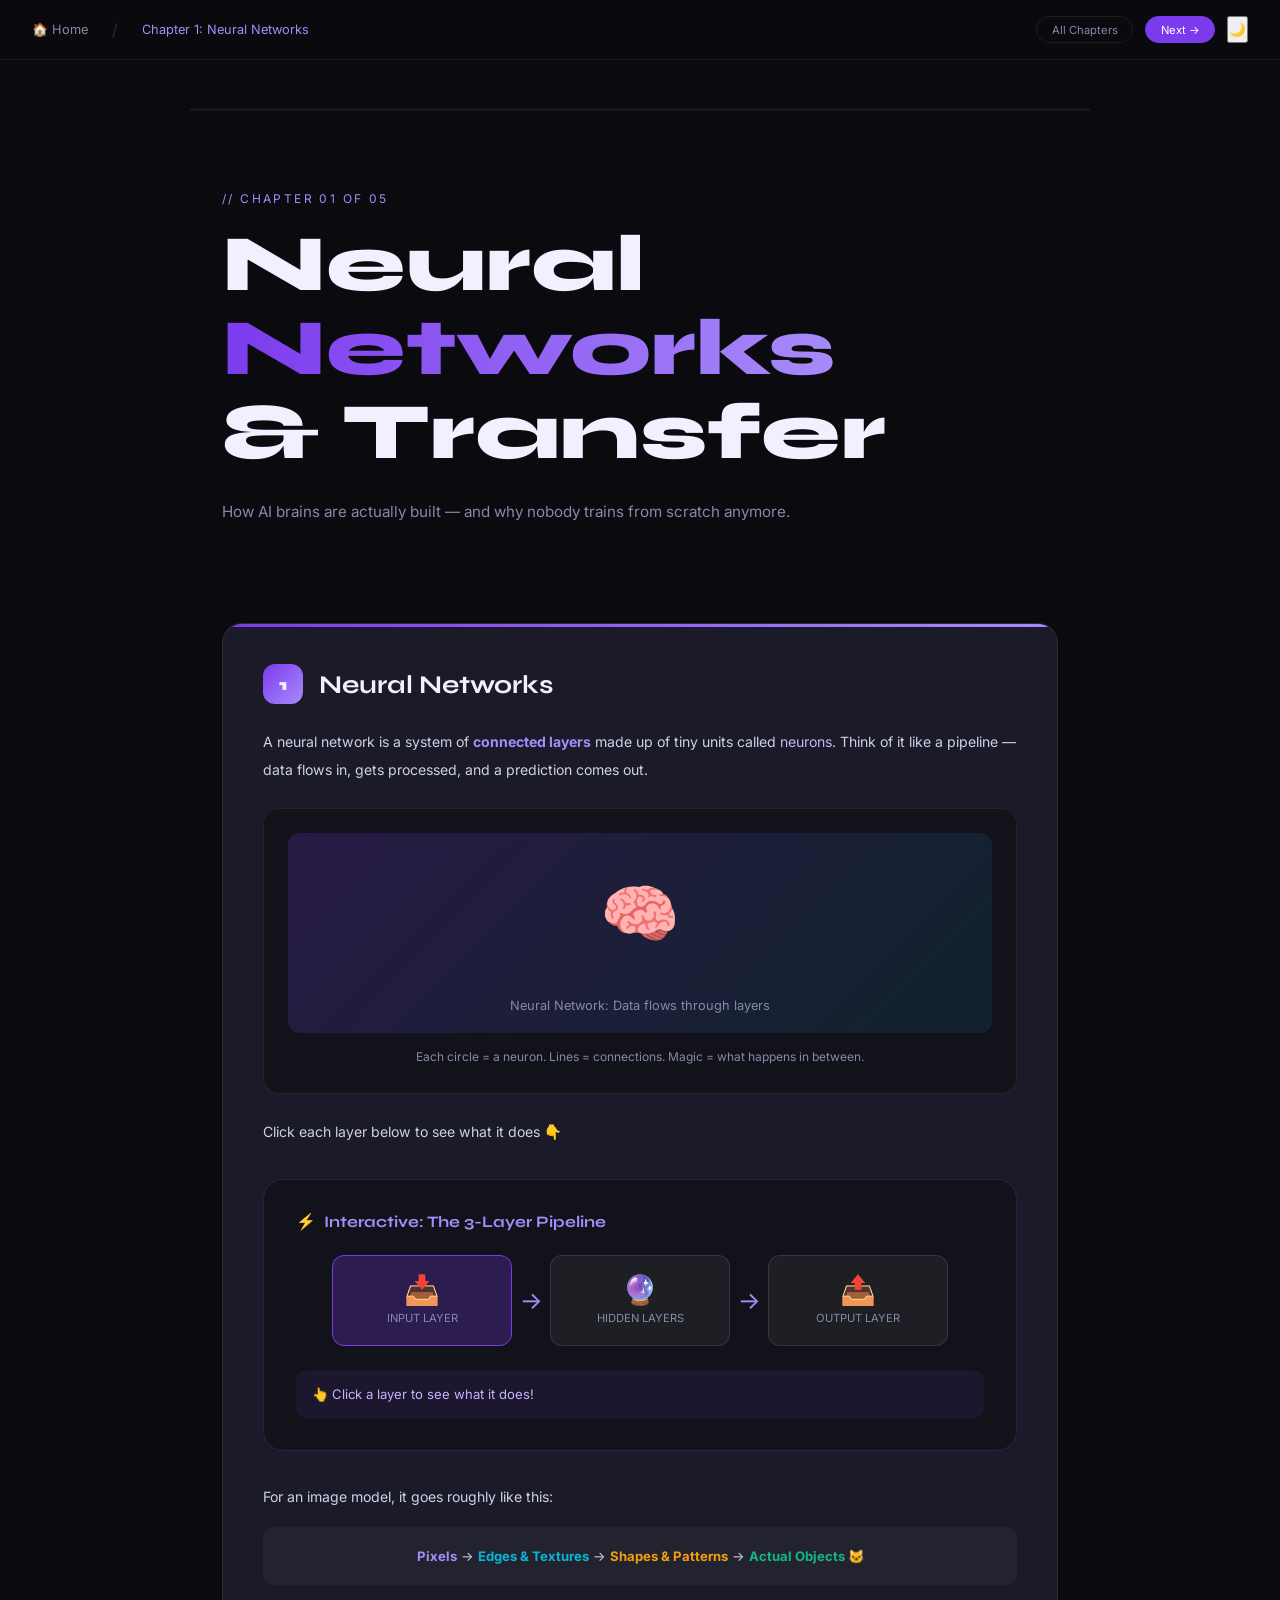
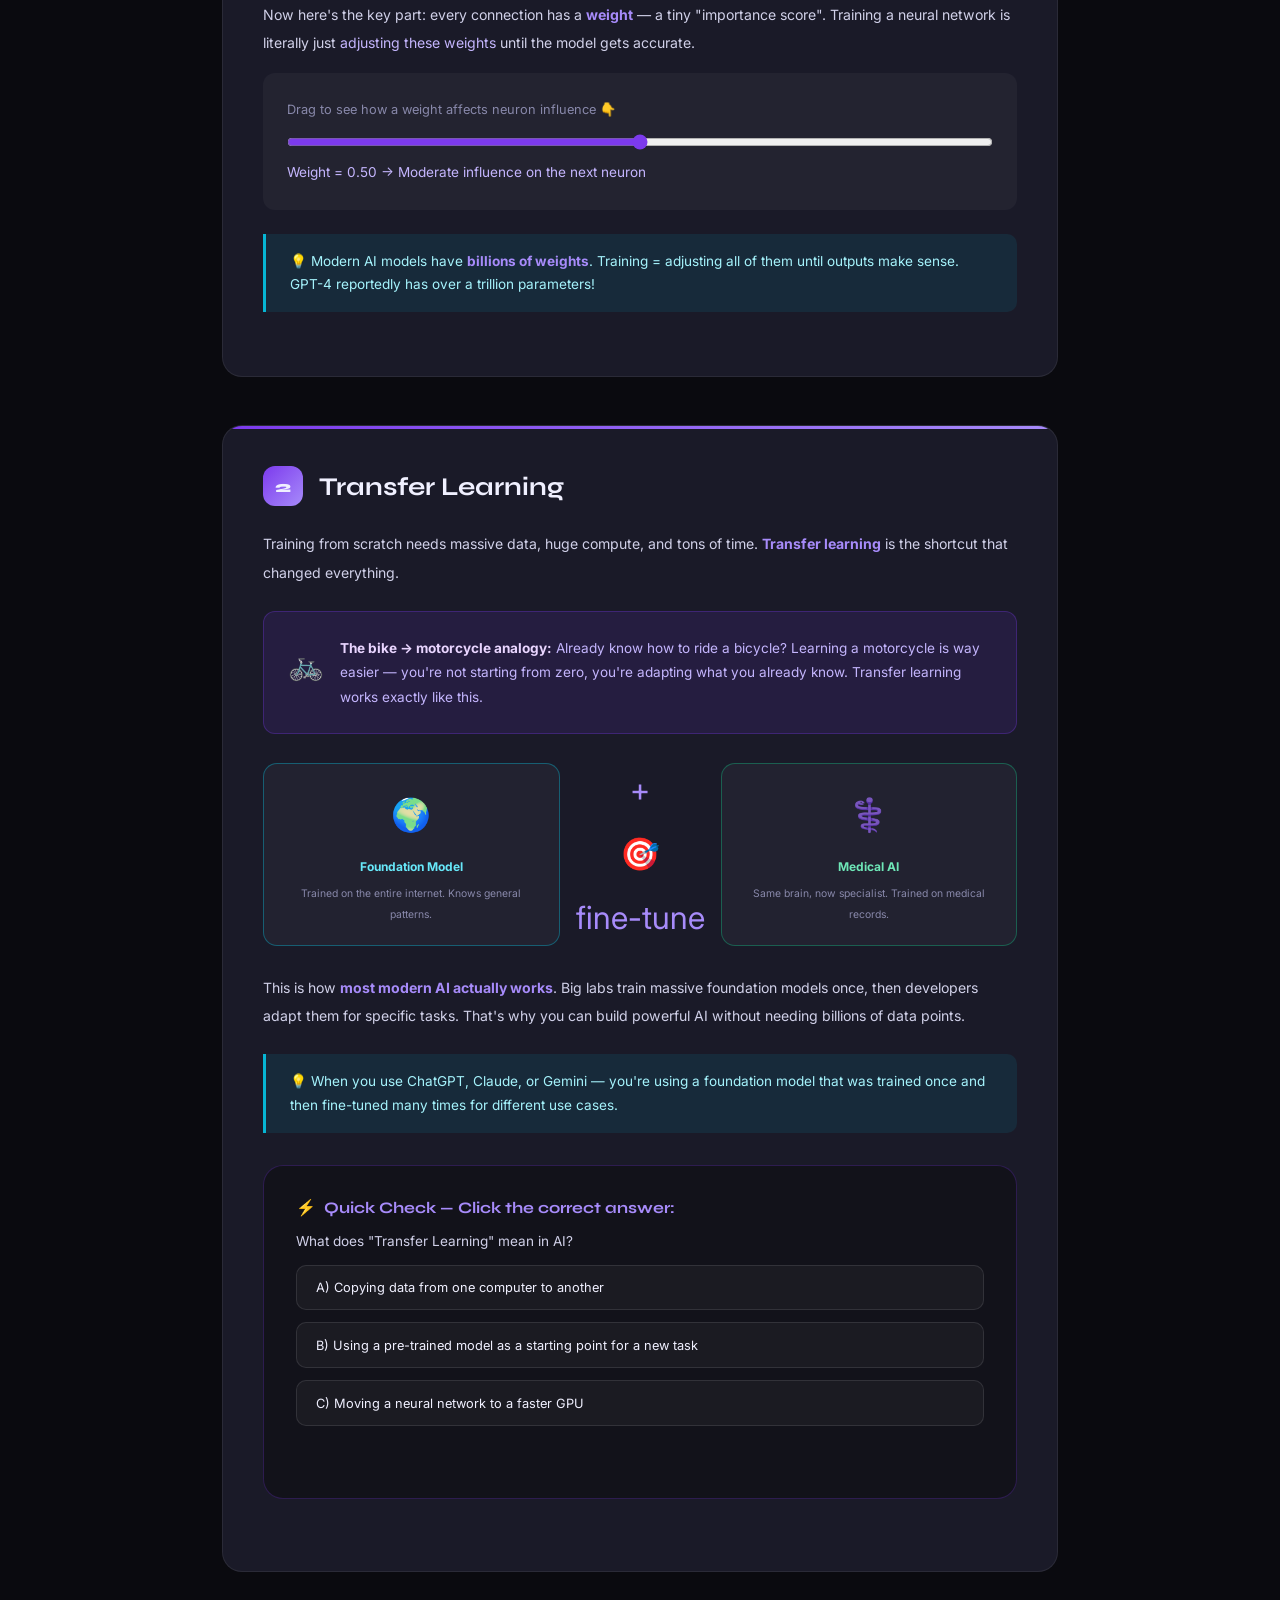
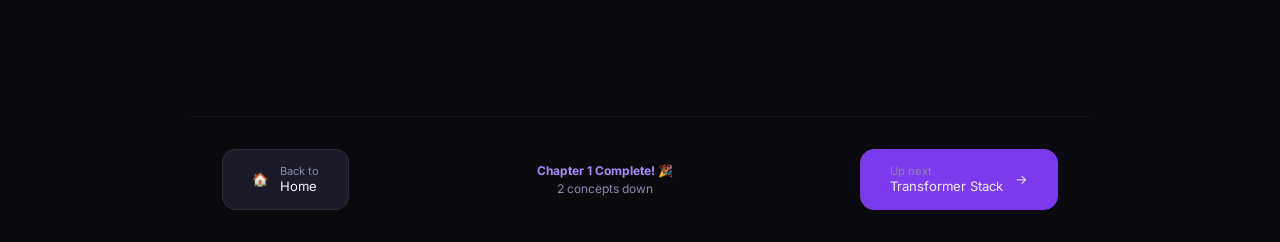
==== chapter1.html @ ba32c365 "Initial commit: AI Basics site — 7 chapters, quiz, glossary, CI/CD" ====
<!DOCTYPE html>
<html lang="en">
<head>
  <meta charset="UTF-8">
  <meta name="viewport" content="width=device-width, initial-scale=1.0">
  <title>Chapter 1: Neural Networks 🧠 — AI Basics</title>
  <meta name="description" content="Learn how neural networks and transfer learning work — explained simply with interactive demos.">
  <meta property="og:title" content="Chapter 1: Neural Networks & Transfer Learning — AI Basics">
  <meta property="og:description" content="How AI brains are built — layers, neurons, weights, and why nobody trains from scratch anymore.">
  <meta property="og:type" content="article">
  <meta property="og:image" content="https://YOUR-CLOUDFRONT-DOMAIN/og-cover.png">
  <meta name="twitter:card" content="summary_large_image">
  <link rel="preconnect" href="https://fonts.googleapis.com">
  <link rel="preconnect" href="https://fonts.gstatic.com" crossorigin>
  <link href="https://fonts.googleapis.com/css2?family=Syne:wght@400;700;800&family=Inter:wght@400;500;600;700&family=Space+Mono:wght@400;700&display=swap" rel="stylesheet">
  <style>
    :root {
      --bg: #0a0a0f; --surface: #12121a; --card: #1a1a28;
      --accent: #7c3aed; --accent2: #a78bfa; --accent3: #c4b5fd;
      --text: #f0f0ff; --muted: #8888aa;
    }
    * { margin:0; padding:0; box-sizing:border-box; }
    body { background:var(--bg); color:var(--text); font-family:'Inter',sans-serif; overflow-x:hidden; }

    /* NAV */
    nav {
      position: sticky; top:0; z-index:100;
      background: rgba(10,10,15,0.85);
      backdrop-filter: blur(20px);
      border-bottom: 1px solid rgba(255,255,255,0.06);
      padding: 1rem 2rem;
      display: flex; align-items: center; gap: 1.5rem;
      flex-wrap: wrap;
    }
    .nav-home { text-decoration:none; color:var(--muted); font-size:0.8rem; transition:color 0.2s; }
    .nav-home:hover { color:var(--text); }
    .nav-sep { color: rgba(255,255,255,0.15); }
    .nav-current { color: var(--accent2); font-size:0.8rem; }
    .nav-links { margin-left: auto; display:flex; gap:0.75rem; }
    .nav-pill {
      padding:0.35rem 0.9rem; border-radius:100px;
      font-size:0.7rem; text-decoration:none; color:var(--muted);
      border:1px solid rgba(255,255,255,0.08);
      transition:all 0.2s;
    }
    .nav-pill:hover { border-color:var(--accent); color:var(--accent2); }
    .nav-pill.next { background:var(--accent); color:white; border-color:var(--accent); }
    .nav-pill.next:hover { background:var(--accent2); }

    /* HERO */
    .chapter-hero {
      padding: 5rem 2rem 3rem;
      max-width: 900px; margin: 0 auto;
      position: relative;
    }
    .chapter-num {
      color:var(--accent2); font-size:0.75rem; letter-spacing:0.2em; margin-bottom:1rem;
    }
    .chapter-title {
      font-family:'Syne',sans-serif; font-size:clamp(2.5rem,7vw,5rem);
      font-weight:800; line-height:1.05; margin-bottom:1.5rem;
    }
    .chapter-title span {
      background: linear-gradient(90deg, var(--accent), var(--accent2));
      -webkit-background-clip:text; -webkit-text-fill-color:transparent; background-clip:text;
    }
    .chapter-intro { color:var(--muted); font-size:0.95rem; line-height:1.9; max-width:640px; }
    .progress-bar {
      height:3px; background:rgba(255,255,255,0.06); border-radius:100px;
      margin:3rem 2rem 0; max-width:900px; margin-left:auto; margin-right:auto;
    }
    .progress-fill {
      height:100%; border-radius:100px;
      background:linear-gradient(90deg, var(--accent), var(--accent2));
      width: 20%; transition:width 1s ease;
    }

    /* CONTENT */
    .content { max-width:900px; margin:0 auto; padding:3rem 2rem 6rem; }

    /* CONCEPT CARD */
    .concept {
      background:var(--card);
      border:1px solid rgba(255,255,255,0.07);
      border-radius:20px;
      padding:2.5rem;
      margin-bottom:3rem;
      position:relative;
      overflow:hidden;
    }
    .concept::before {
      content:'';
      position:absolute; top:0; left:0; right:0; height:3px;
      background:linear-gradient(90deg, var(--accent), var(--accent2));
    }
    .concept-header { display:flex; align-items:center; gap:1rem; margin-bottom:1.5rem; flex-wrap:wrap; }
    .concept-num {
      background:linear-gradient(135deg,var(--accent),var(--accent2));
      width:40px; height:40px; border-radius:12px;
      display:flex; align-items:center; justify-content:center;
      font-family:'Syne',sans-serif; font-weight:800; font-size:1rem;
      flex-shrink:0;
    }
    .concept-name { font-family:'Syne',sans-serif; font-size:1.6rem; font-weight:700; }
    .concept-body { font-size:0.88rem; color:#d0d0e8; line-height:2; }
    .concept-body p { margin-bottom:1rem; }
    .concept-body strong { color:var(--accent2); font-weight:700; }
    .concept-body em { color:var(--accent3); font-style:normal; }

    /* ANALOGY BOX */
    .analogy {
      background:rgba(124,58,237,0.12);
      border:1px solid rgba(124,58,237,0.3);
      border-radius:12px;
      padding:1.5rem;
      margin:1.5rem 0;
      display:flex; gap:1rem; align-items:flex-start;
    }
    .analogy-icon { font-size:1.8rem; flex-shrink:0; }
    .analogy-content { font-size:0.85rem; line-height:1.8; color:var(--accent3); }
    .analogy-content strong { color: #e9d5ff; }

    /* KEY POINT */
    .key-point {
      background:rgba(6,182,212,0.1);
      border-left:3px solid #06b6d4;
      padding:1rem 1.5rem;
      margin:1.5rem 0;
      border-radius:0 10px 10px 0;
      font-size:0.85rem;
      color:#a5f3fc;
      line-height:1.7;
    }

    /* INTERACTIVE: NEURAL NET VISUALISER */
    .interactive-box {
      background:var(--surface);
      border:1px solid rgba(124,58,237,0.25);
      border-radius:20px;
      padding:2rem;
      margin:2rem 0;
    }
    .interactive-title {
      font-family:'Syne',sans-serif; font-size:1rem; font-weight:700;
      color:var(--accent2); margin-bottom:1rem;
      display:flex; align-items:center; gap:0.5rem;
    }
    .interactive-title::before { content:'⚡'; }
    canvas { width:100%; border-radius:12px; display:block; }

    /* LAYER FLOW */
    .layer-flow {
      display:flex; align-items:center; gap:0; margin:1.5rem 0; flex-wrap:wrap; justify-content:center;
    }
    .layer-box {
      background:rgba(255,255,255,0.05);
      border:1px solid rgba(255,255,255,0.1);
      border-radius:12px;
      padding:1rem 1.5rem;
      text-align:center;
      flex:1; min-width:120px; max-width:180px;
      transition:all 0.3s;
      cursor:pointer;
    }
    .layer-box:hover { border-color:var(--accent); background:rgba(124,58,237,0.15); transform:translateY(-4px); }
    .layer-box.active { border-color:var(--accent); background:rgba(124,58,237,0.25); }
    .layer-emoji { font-size:1.8rem; display:block; margin-bottom:0.3rem; }
    .layer-name { font-size:0.7rem; color:var(--muted); margin-bottom:0.2rem; }
    .layer-desc { font-size:0.65rem; color:var(--accent3); display:none; }
    .layer-box.active .layer-desc { display:block; }
    .layer-arrow { color:var(--accent2); font-size:1.5rem; padding:0 0.5rem; flex-shrink:0; }

    /* GIF */
    .gif-container {
      background: var(--surface);
      border:1px solid rgba(255,255,255,0.07);
      border-radius:16px;
      padding:1.5rem;
      margin:1.5rem 0;
      text-align:center;
    }
    .gif-placeholder {
      background: linear-gradient(135deg, rgba(124,58,237,0.2), rgba(6,182,212,0.1));
      border-radius:12px;
      height:200px;
      display:flex; flex-direction:column; align-items:center; justify-content:center;
      gap:1rem;
    }
    .gif-placeholder .big-emoji { font-size:4rem; animation:pulse 2s ease-in-out infinite; }
    @keyframes pulse { 0%,100%{transform:scale(1);} 50%{transform:scale(1.1);} }
    .gif-caption { font-size:0.75rem; color:var(--muted); margin-top:0.75rem; }

    /* WEIGHT SLIDER */
    .weight-demo {
      background:rgba(255,255,255,0.04);
      border-radius:12px;
      padding:1.5rem;
      margin:1rem 0;
    }
    .weight-demo label { font-size:0.8rem; color:var(--muted); display:block; margin-bottom:0.5rem; }
    .weight-demo input[type=range] {
      width:100%; accent-color:var(--accent);
      margin-bottom:0.5rem;
    }
    .weight-result { font-size:0.85rem; color:var(--accent3); }

    /* TRANSFER DEMO */
    .transfer-viz {
      display:grid; grid-template-columns:1fr auto 1fr; gap:1rem; align-items:center;
      margin:1.5rem 0;
    }
    .model-box {
      background:rgba(255,255,255,0.04);
      border:1px solid rgba(255,255,255,0.1);
      border-radius:14px;
      padding:1.2rem;
      text-align:center;
    }
    .model-box.pretrained { border-color:rgba(6,182,212,0.4); }
    .model-box.finetuned { border-color:rgba(16,185,129,0.4); }
    .model-icon { font-size:2rem; margin-bottom:0.5rem; display:block; }
    .model-name { font-size:0.75rem; font-weight:700; }
    .model-detail { font-size:0.65rem; color:var(--muted); margin-top:0.3rem; }
    .transfer-arrow { font-size:2rem; color:var(--accent2); text-align:center; }

    /* NAV BOTTOM */
    .bottom-nav {
      display:flex; justify-content:space-between; align-items:center;
      padding:2rem; max-width:900px; margin:0 auto;
      border-top:1px solid rgba(255,255,255,0.06);
      flex-wrap:wrap; gap:1rem;
    }
    .nav-btn {
      display:flex; align-items:center; gap:0.75rem;
      padding:0.9rem 1.8rem; border-radius:14px;
      text-decoration:none; color:var(--text);
      background:var(--card); border:1px solid rgba(255,255,255,0.08);
      font-size:0.82rem; transition:all 0.2s;
    }
    .nav-btn:hover { border-color:var(--accent); }
    .nav-btn.forward { background:var(--accent); border-color:var(--accent); }
    .nav-btn.forward:hover { background:var(--accent2); }
    .btn-small { font-size:0.7rem; color:var(--muted); }

    @keyframes slideIn { from{opacity:0;transform:translateY(20px);} to{opacity:1;transform:translateY(0);} }
    .concept { animation: slideIn 0.5s ease both; }
    .concept:nth-child(1) { animation-delay: 0.1s; }
    .concept:nth-child(2) { animation-delay: 0.2s; }
  </style>
</head>
<body>

<nav>
  <a href="index.html" class="nav-home">🏠 Home</a>
  <span class="nav-sep">/</span>
  <span class="nav-current">Chapter 1: Neural Networks</span>
  <div class="nav-links">
    <a href="index.html" class="nav-pill">All Chapters</a>
    <a href="chapter2.html" class="nav-pill next">Next →</a>
    <button class="theme-toggle" id="themeBtn" onclick="toggleTheme()">🌙</button>
  </div>
</nav>

<div class="progress-bar"><div class="progress-fill" id="progress"></div></div>

<div class="chapter-hero">
  <div class="chapter-num">// CHAPTER 01 OF 05</div>
  <h1 class="chapter-title">Neural<br><span>Networks</span><br>& Transfer</h1>
  <p class="chapter-intro">How AI brains are actually built — and why nobody trains from scratch anymore.</p>
</div>

<div class="content">

  <!-- CONCEPT 1 -->
  <div class="concept">
    <div class="concept-header">
      <div class="concept-num">1</div>
      <div class="concept-name">Neural Networks</div>
    </div>
    <div class="concept-body">
      <p>A neural network is a system of <strong>connected layers</strong> made up of tiny units called <em>neurons</em>. Think of it like a pipeline — data flows in, gets processed, and a prediction comes out.</p>

      <div class="gif-container">
        <div class="gif-placeholder">
          <div class="big-emoji">🧠</div>
          <div style="font-size:0.8rem;color:#8888aa;">Neural Network: Data flows through layers</div>
        </div>
        <div class="gif-caption">Each circle = a neuron. Lines = connections. Magic = what happens in between.</div>
      </div>

      <p>Click each layer below to see what it does 👇</p>
    </div>

    <div class="interactive-box">
      <div class="interactive-title">Interactive: The 3-Layer Pipeline</div>
      <div class="layer-flow" id="layers">
        <div class="layer-box active" onclick="selectLayer(this, 'Input: Raw pixels, text, or numbers go in here first.')">
          <span class="layer-emoji">📥</span>
          <div class="layer-name">INPUT LAYER</div>
          <div class="layer-desc" id="desc0"></div>
        </div>
        <div class="layer-arrow">→</div>
        <div class="layer-box" onclick="selectLayer(this, 'Hidden: Multiple layers refine the data — detecting edges, then shapes, then meaning.')">
          <span class="layer-emoji">🔮</span>
          <div class="layer-name">HIDDEN LAYERS</div>
          <div class="layer-desc"></div>
        </div>
        <div class="layer-arrow">→</div>
        <div class="layer-box" onclick="selectLayer(this, 'Output: Final prediction! Is this a cat? Spam email? A 5-star review?')">
          <span class="layer-emoji">📤</span>
          <div class="layer-name">OUTPUT LAYER</div>
          <div class="layer-desc"></div>
        </div>
      </div>
      <div id="layer-info" style="margin-top:1rem;padding:1rem;background:rgba(124,58,237,0.1);border-radius:10px;font-size:0.82rem;color:#c4b5fd;min-height:48px;">
        👆 Click a layer to see what it does!
      </div>
    </div>

    <div class="concept-body">
      <p>For an image model, it goes roughly like this:</p>
      <div style="background:rgba(255,255,255,0.04);border-radius:10px;padding:1rem;margin:1rem 0;font-size:0.82rem;text-align:center;">
        <strong style="color:#a78bfa">Pixels</strong> → <strong style="color:#06b6d4">Edges & Textures</strong> → <strong style="color:#f59e0b">Shapes & Patterns</strong> → <strong style="color:#10b981">Actual Objects 🐱</strong>
      </div>
      <p>Now here's the key part: every connection has a <strong>weight</strong> — a tiny "importance score". Training a neural network is literally just <em>adjusting these weights</em> until the model gets accurate.</p>

      <div class="weight-demo">
        <label>Drag to see how a weight affects neuron influence 👇</label>
        <input type="range" min="0" max="100" value="50" id="weight-slider" oninput="updateWeight(this.value)">
        <div class="weight-result" id="weight-result">Weight = 0.50 → Moderate influence on the next neuron</div>
      </div>

      <div class="key-point">
        💡 Modern AI models have <strong>billions of weights</strong>. Training = adjusting all of them until outputs make sense. GPT-4 reportedly has over a trillion parameters!
      </div>
    </div>
  </div>

  <!-- CONCEPT 2 -->
  <div class="concept">
    <div class="concept-header">
      <div class="concept-num">2</div>
      <div class="concept-name">Transfer Learning</div>
    </div>
    <div class="concept-body">
      <p>Training from scratch needs massive data, huge compute, and tons of time. <strong>Transfer learning</strong> is the shortcut that changed everything.</p>

      <div class="analogy">
        <div class="analogy-icon">🚲</div>
        <div class="analogy-content">
          <strong>The bike → motorcycle analogy:</strong> Already know how to ride a bicycle? Learning a motorcycle is way easier — you're not starting from zero, you're adapting what you already know. Transfer learning works exactly like this.
        </div>
      </div>

      <div class="transfer-viz">
        <div class="model-box pretrained">
          <span class="model-icon">🌍</span>
          <div class="model-name" style="color:#67e8f9">Foundation Model</div>
          <div class="model-detail">Trained on the entire internet. Knows general patterns.</div>
        </div>
        <div class="transfer-arrow">+<br>🎯<br>fine-tune</div>
        <div class="model-box finetuned">
          <span class="model-icon">⚕️</span>
          <div class="model-name" style="color:#6ee7b7">Medical AI</div>
          <div class="model-detail">Same brain, now specialist. Trained on medical records.</div>
        </div>
      </div>

      <p>This is how <strong>most modern AI actually works</strong>. Big labs train massive foundation models once, then developers adapt them for specific tasks. That's why you can build powerful AI without needing billions of data points.</p>

      <div class="key-point">
        💡 When you use ChatGPT, Claude, or Gemini — you're using a foundation model that was trained once and then fine-tuned many times for different use cases.
      </div>
    </div>

    <div class="interactive-box">
      <div class="interactive-title">Quick Check — Click the correct answer:</div>
      <p style="font-size:0.85rem;margin-bottom:1rem;color:#d0d0e8;">What does "Transfer Learning" mean in AI?</p>
      <div id="quiz-opts" style="display:flex;flex-direction:column;gap:0.75rem;">
        <button class="quiz-opt" onclick="checkQ(this, false)" style="background:rgba(255,255,255,0.04);border:1px solid rgba(255,255,255,0.1);color:var(--text);padding:0.9rem 1.2rem;border-radius:10px;text-align:left;cursor:pointer;font-family:'Inter',sans-serif;font-size:0.8rem;transition:all 0.2s;">
          A) Copying data from one computer to another
        </button>
        <button class="quiz-opt" onclick="checkQ(this, true)" style="background:rgba(255,255,255,0.04);border:1px solid rgba(255,255,255,0.1);color:var(--text);padding:0.9rem 1.2rem;border-radius:10px;text-align:left;cursor:pointer;font-family:'Inter',sans-serif;font-size:0.8rem;transition:all 0.2s;">
          B) Using a pre-trained model as a starting point for a new task
        </button>
        <button class="quiz-opt" onclick="checkQ(this, false)" style="background:rgba(255,255,255,0.04);border:1px solid rgba(255,255,255,0.1);color:var(--text);padding:0.9rem 1.2rem;border-radius:10px;text-align:left;cursor:pointer;font-family:'Inter',sans-serif;font-size:0.8rem;transition:all 0.2s;">
          C) Moving a neural network to a faster GPU
        </button>
      </div>
      <div id="quiz-feedback" style="margin-top:1rem;font-size:0.82rem;min-height:24px;"></div>
    </div>
  </div>

</div>

<div class="bottom-nav">
  <a href="index.html" class="nav-btn">
    <span>🏠</span>
    <div><div class="btn-small">Back to</div>Home</div>
  </a>
  <div style="text-align:center;font-size:0.75rem;color:var(--muted);">
    <div style="color:var(--accent2);font-weight:700;margin-bottom:0.2rem;">Chapter 1 Complete! 🎉</div>
    2 concepts down
  </div>
  <a href="chapter2.html" class="nav-btn forward">
    <div><div class="btn-small">Up next</div>Transformer Stack</div>
    <span>→</span>
  </a>
</div>

<script>
  // Theme toggle
  function toggleTheme() {
    const light = document.body.classList.toggle('light');
    localStorage.setItem('aibasics_theme', light ? 'light' : 'dark');
    document.getElementById('themeBtn').textContent = light ? '☀️' : '🌙';
  }
  if (localStorage.getItem('aibasics_theme') === 'light') {
    document.body.classList.add('light');
    const _b = document.getElementById('themeBtn'); if (_b) _b.textContent = '☀️';
  }
  // Progress bar + chapter 1 completion
  let _done = false;
  window.addEventListener('scroll', () => {
    const p = (window.scrollY / (document.body.scrollHeight - window.innerHeight)) * 100;
    document.getElementById('progress').style.width = Math.min(p, 100) + '%';
    if (p >= 85 && !_done) { _done = true; localStorage.setItem('aibasics_ch1_complete', '1'); }
  });

  // layer selector
  function selectLayer(el, msg) {
    document.querySelectorAll('.layer-box').forEach(b => {
      b.classList.remove('active');
      b.querySelector('.layer-desc').style.display = 'none';
    });
    el.classList.add('active');
    el.querySelector('.layer-desc').style.display = 'block';
    document.getElementById('layer-info').textContent = '💡 ' + msg;
  }

  // weight slider
  function updateWeight(val) {
    const w = (val / 100).toFixed(2);
    const msgs = {
      low: 'Low weight → This neuron barely influences the next one',
      mid: 'Medium weight → Moderate influence on the next neuron',
      high: 'High weight → This neuron strongly drives the next one!',
    };
    const type = val < 33 ? 'low' : val < 66 ? 'mid' : 'high';
    document.getElementById('weight-result').textContent = `Weight = ${w} → ${msgs[type]}`;
  }

  // quiz
  function checkQ(btn, correct) {
    const opts = document.querySelectorAll('.quiz-opt');
    opts.forEach(o => { o.disabled = true; o.style.opacity = '0.5'; });
    btn.style.opacity = '1';
    if (correct) {
      btn.style.background = 'rgba(16,185,129,0.25)';
      btn.style.borderColor = '#10b981';
      document.getElementById('quiz-feedback').innerHTML = '<span style="color:#10b981">✅ Correct! Transfer learning = building on existing knowledge instead of starting from scratch.</span>';
    } else {
      btn.style.background = 'rgba(244,63,94,0.25)';
      btn.style.borderColor = '#f43f5e';
      document.getElementById('quiz-feedback').innerHTML = '<span style="color:#f43f5e">❌ Not quite. Think about the bicycle analogy...</span>';
      setTimeout(() => {
        opts.forEach(o => { o.disabled = false; o.style.opacity = '1'; o.style.background='rgba(255,255,255,0.04)'; o.style.borderColor='rgba(255,255,255,0.1)'; });
        document.getElementById('quiz-feedback').innerHTML = '';
        btn.style.background='rgba(244,63,94,0.15)'; btn.style.borderColor='rgba(244,63,94,0.3)';
      }, 2000);
    }
  }
</script>
</body>
</html>
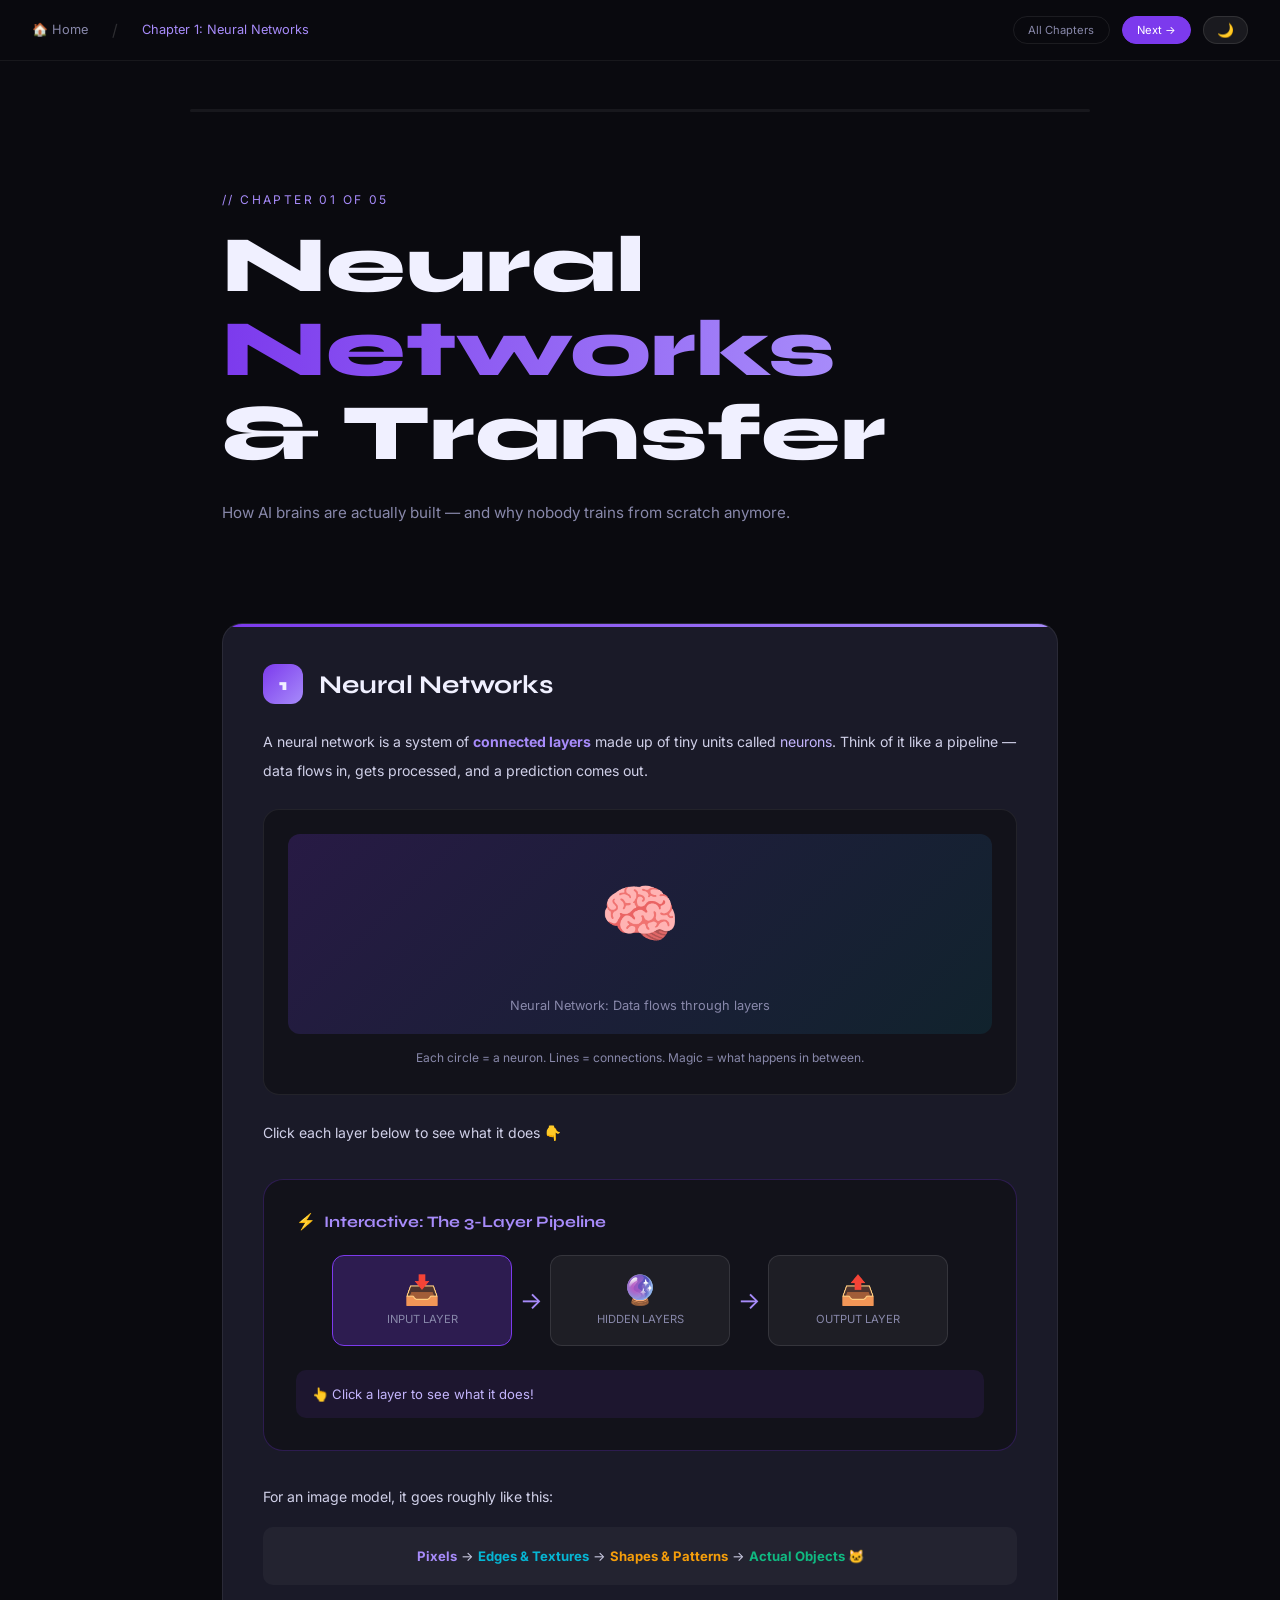
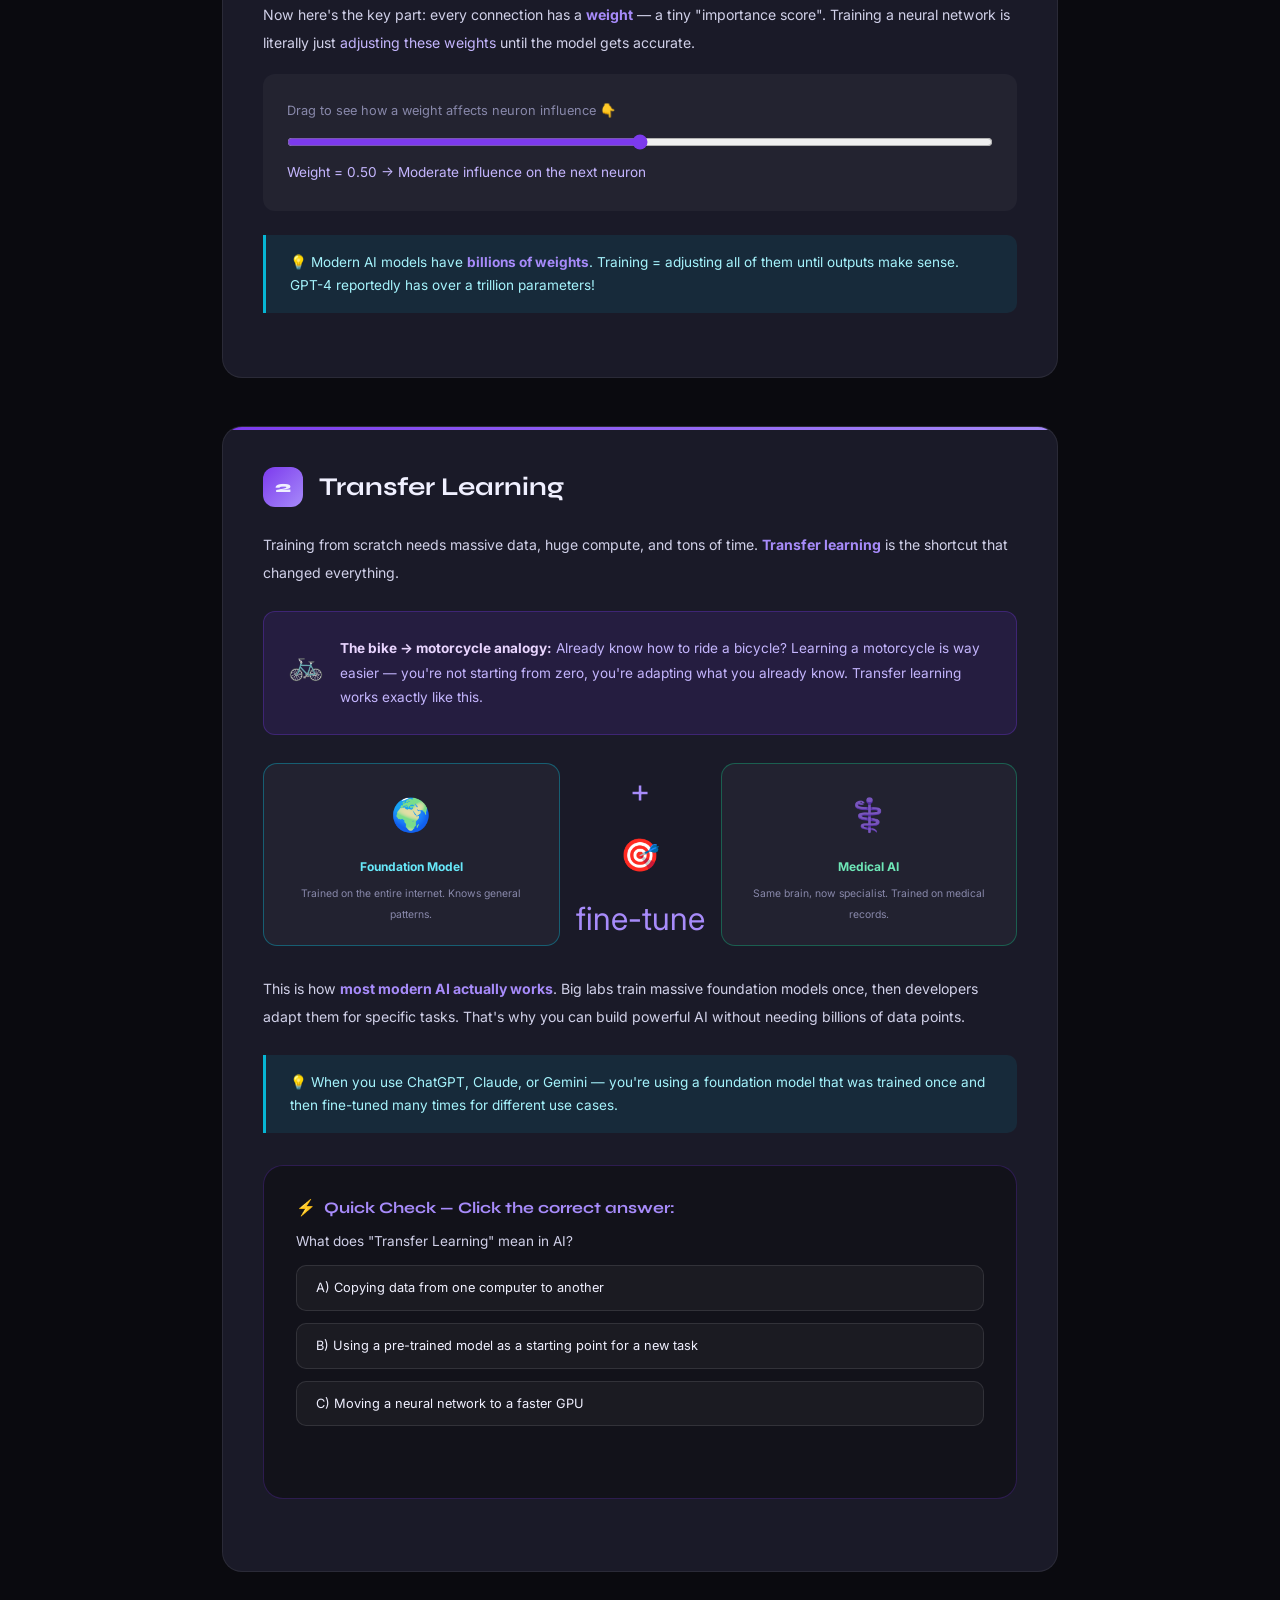
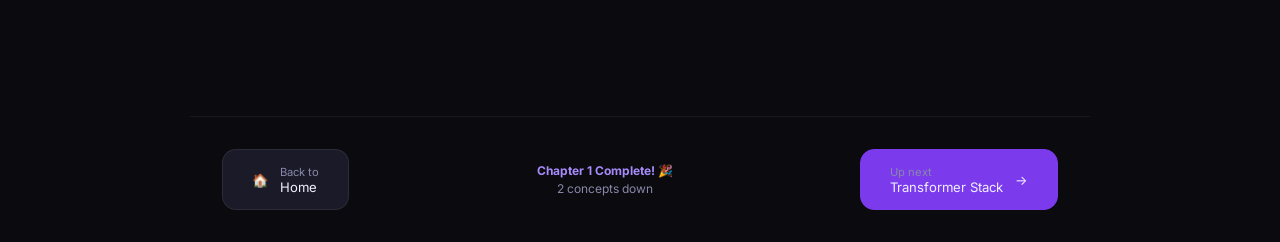
==== commit f48dfc6f: "Fix light theme colors, add reset progress button, and quiz completion tracking" ====
--- a/chapter1.html
+++ b/chapter1.html
@@ -19,6 +19,14 @@
       --accent: #7c3aed; --accent2: #a78bfa; --accent3: #c4b5fd;
       --text: #f0f0ff; --muted: #8888aa;
     }
+    /* LIGHT MODE */
+    body.light { --bg:#f5f5ff; --surface:#ebebf5; --card:#ffffff; --text:#0a0a20; --muted:#55557a; }
+    body.light nav { background:rgba(240,240,250,0.92) !important; border-bottom-color:rgba(0,0,0,0.08); }
+    body.light .concept { box-shadow:0 4px 20px rgba(0,0,0,0.05); border-color:rgba(0,0,0,0.08); }
+    body.light .analogy { background:rgba(124,58,237,0.07); }
+    body.light .key-point { background:rgba(6,182,212,0.07); }
+    body.light .interactive-box { background:rgba(0,0,0,0.03); }
+    body.light .theme-toggle { background:rgba(0,0,0,0.05); border-color:rgba(0,0,0,0.1); }
     * { margin:0; padding:0; box-sizing:border-box; }
     body { background:var(--bg); color:var(--text); font-family:'Inter',sans-serif; overflow-x:hidden; }
 
@@ -46,6 +54,10 @@
     .nav-pill:hover { border-color:var(--accent); color:var(--accent2); }
     .nav-pill.next { background:var(--accent); color:white; border-color:var(--accent); }
     .nav-pill.next:hover { background:var(--accent2); }
+
+    /* THEME TOGGLE */
+    .theme-toggle { background:rgba(255,255,255,0.07); border:1px solid rgba(255,255,255,0.1); border-radius:100px; padding:0.3rem 0.8rem; cursor:pointer; font-size:0.85rem; color:var(--muted); transition:all 0.2s; }
+    .theme-toggle:hover { background:rgba(255,255,255,0.14); color:var(--text); }
 
     /* HERO */
     .chapter-hero {
